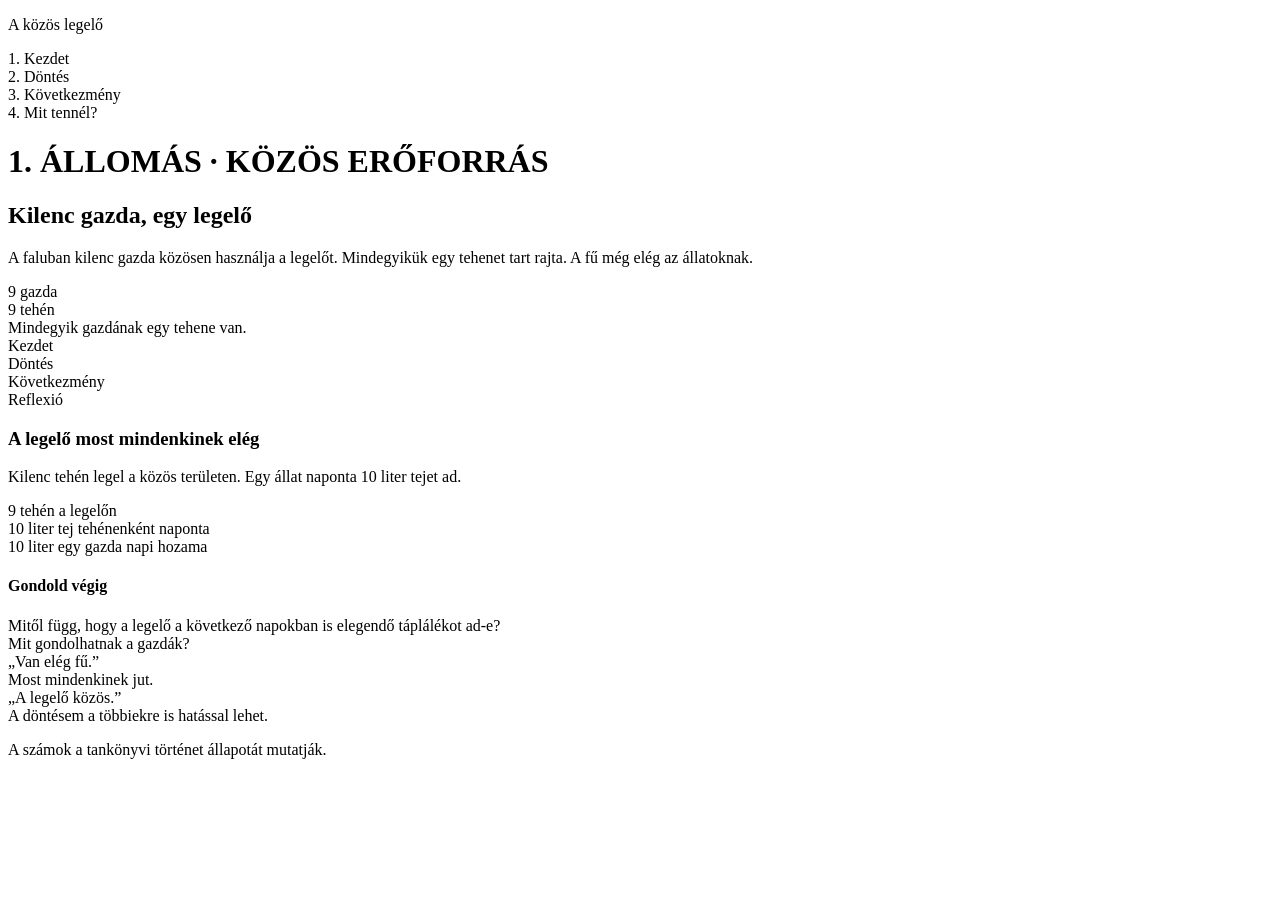
==== assets/index.html @ beb310d3 "bejezni a css" ====
<!DOCTYPE html>
<html lang="hu">
<head>
    <meta charset="UTF-8">
    <meta name="viewport" content="width=device-width, initial-scale=1.0">
    <title>A közös legelő</title>
    <link rel="stylesheet" href="style.css">
</head>
<body>
    <main>
        
        <nav class="felso-navigacio">
            <div class="logo">
                <p>A közös legelő</p>
            </div>
            <div class="lepesek">
                <div class="lepes aktiv">1. Kezdet</div>
                <div class="lepes">2. Döntés</div>
                <div class="lepes">3. Következmény</div>
                <div class="lepes">4. Mit tennél?</div>
            </div>
        </nav>

        
        <header class="fejlec">
            <div class="fejlec-bal">
                <h1>1. ÁLLOMÁS · KÖZÖS ERŐFORRÁS</h1>
                <h2>Kilenc gazda, egy legelő</h2>
                <p>A faluban kilenc gazda közösen használja a legelőt. Mindegyikük egy tehenet tart rajta. A fű még elég az állatoknak.</p>
            </div>
            <div class="fejlec-jobb">
                <div class="nagy">9 gazda</div>
                <div class="nagy">9 tehén</div>
                <div class="alcim">Mindegyik gazdának egy tehene van.</div>
            </div>
        </header>

    
        <nav class="fulkek">
            <div class="ful aktiv">Kezdet</div>
            <div class="ful">Döntés</div>
            <div class="ful">Következmény</div>
            <div class="ful">Reflexió</div>
        </nav>

        
        <div class="tartalom">
            <article>
                <h3>A legelő most mindenkinek elég</h3>
                <p>Kilenc tehén legel a közös területen. Egy állat naponta 10 liter tejet ad.</p>

              
                <div class="adatok">
                    <div class="adat">
                        <span class="ertek">9</span>
                        <span class="felirat">tehén a legelőn</span>
                    </div>
                    <div class="adat">
                        <span class="ertek">10 liter</span>
                        <span class="felirat">tej tehénenként naponta</span>
                    </div>
                    <div class="adat">
                        <span class="ertek">10 liter</span>
                        <span class="felirat">egy gazda napi hozama</span>
                    </div>
                </div>

                <div class="gondolkodj">
                    <h4>Gondold végig</h4> 
                    Mitől függ, hogy a legelő a következő napokban is elegendő táplálékot ad-e?
                </div>
            </article>

            <aside>
                <div class="oldalsav-cim">Mit gondolhatnak a gazdák?</div>

                <div class="gondolat">
                    <div class="idezet">„Van elég fű.”</div>
                    <div class="leiras">Most mindenkinek jut.</div>
                </div>

                <div class="gondolat">
                    <div class="idezet">„A legelő közös.”</div>
                    <div class="leiras">A döntésem a többiekre is hatással lehet.</div>
                </div>
            </aside>
        </div>
    

        
        <footer>
            <p class="megjegyzes">A számok a tankönyvi történet állapotát mutatják.</p>
           
        </footer>
    </main>
  </body>
</html>
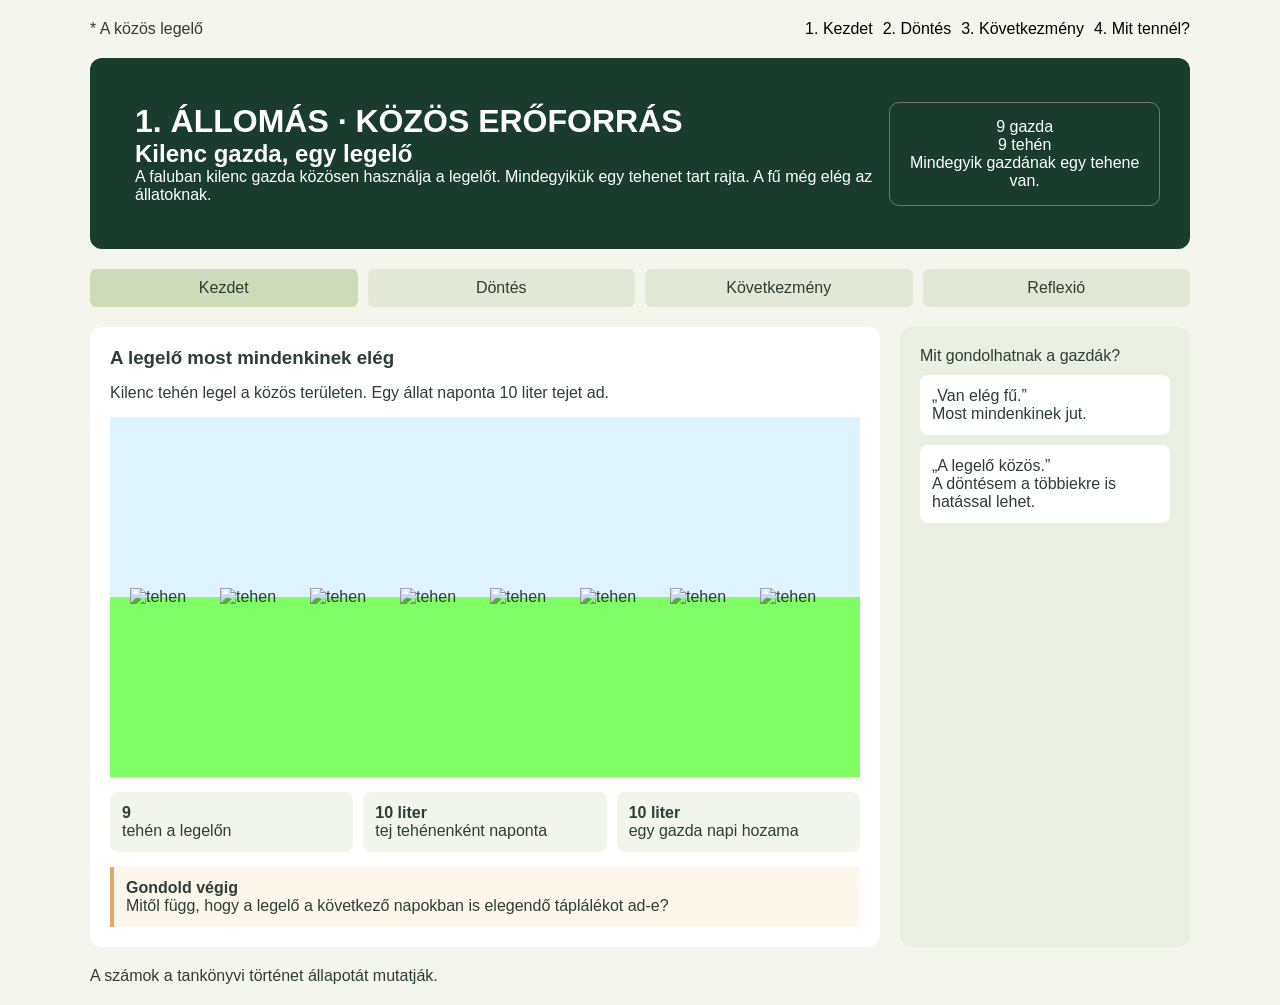
==== commit 5e2b6344: "mar majdnem kesz" ====
--- a/assets/index.html
+++ b/assets/index.html
@@ -3,7 +3,7 @@
 <head>
     <meta charset="UTF-8">
     <meta name="viewport" content="width=device-width, initial-scale=1.0">
-    <title>A közös legelő</title>
+    <title>Tóth Gergő</title>
     <link rel="stylesheet" href="style.css">
 </head>
 <body>
@@ -11,13 +11,16 @@
         
         <nav class="felso-navigacio">
             <div class="logo">
-                <p>A közös legelő</p>
+                <p> * A közös legelő</p>
             </div>
+
             <div class="lepesek">
-                <div class="lepes aktiv">1. Kezdet</div>
-                <div class="lepes">2. Döntés</div>
-                <div class="lepes">3. Következmény</div>
-                <div class="lepes">4. Mit tennél?</div>
+            <ul>
+                <li><a href="index.html">1. Kezdet</a></li>
+                <li><a href=""> 2. Döntés</a> </li>
+                <li><a href="">3. Következmény</a></li>
+                <li><a href="">4. Mit tennél?</a></li>
+            </ul>
             </div>
         </nav>
 
@@ -48,6 +51,17 @@
             <article>
                 <h3>A legelő most mindenkinek elég</h3>
                 <p>Kilenc tehén legel a közös területen. Egy állat naponta 10 liter tejet ad.</p>
+
+                <div class="soktehen">
+                    <img src="tehen.svg" alt="tehen">
+                    <img src="tehen.svg" alt="tehen">
+                    <img src="tehen.svg" alt="tehen">
+                    <img src="tehen.svg" alt="tehen">
+                    <img src="tehen.svg" alt="tehen">
+                    <img src="tehen.svg" alt="tehen">
+                    <img src="tehen.svg" alt="tehen">
+                    <img src="tehen.svg" alt="tehen">
+                </div>
 
               
                 <div class="adatok">
--- a/assets/style.css
+++ b/assets/style.css
@@ -0,0 +1,168 @@
+* {
+    box-sizing: border-box;
+    margin: 0;
+    padding: 0;
+    font-family: sans-serif;
+}
+
+body {
+    font-family: 'Franklin Gothic Medium', 'Arial Narrow', Arial, sans-serif;
+    background: #f4f6ed;
+    color: #2c3e35;
+    display: flex;
+    justify-content: center;
+    padding: 20px;
+}
+
+main {
+    width: 100%;
+    max-width: 1100px;
+    display: flex;
+    flex-direction: column;
+    gap: 20px;
+}
+
+
+.felso-navigacio {
+    display: flex;
+    justify-content: space-between;
+    align-items: center;
+}
+
+.lepesek {
+    display: flex;
+    gap: 10px;
+    
+}
+.lepesek ul {
+    display: flex;
+    list-style: none;
+    gap: 10px;
+    text-align: center;
+}
+.lepesek ul li a {
+    color: rgb(0, 0, 0);
+    text-decoration: none;
+    
+}
+
+.fejlec {
+    background: #1a3c2f;
+    color: #fff;
+    border-radius: 12px;
+    padding: 30px;
+    display: flex;
+    justify-content: space-between;
+    align-items: center;
+}
+
+.fejlec-bal{
+    padding: 15px;
+    text-align: left;
+
+
+}
+
+.fejlec-jobb {
+    border: 1px solid #ffffff55;
+    border-radius: 10px;
+    padding: 15px;
+    text-align: center;
+}
+
+
+.fulkek {
+    display: flex;
+    gap: 10px;
+}
+
+.ful {
+    flex: 1;
+    text-align: center;
+    padding: 10px;
+    background: #e2e8d5;
+    border-radius: 6px;
+}
+
+.ful.aktiv {
+    background: #cddbba;
+}
+
+
+.tartalom {
+    display: flex;
+    gap: 20px;
+}
+
+article {
+    flex: 3;
+    background: #fff;
+    border-radius: 12px;
+    padding: 20px;
+    display: flex;
+    flex-direction: column;
+    gap: 15px;
+}
+
+
+.adatok {
+    display: flex;
+    gap: 10px;
+}
+
+.adat {
+    flex: 1;
+    background: #f1f5eb;
+    padding: 12px;
+    border-radius: 8px;
+    display: flex;
+    flex-direction: column;
+}
+
+.ertek {
+    font-weight: bold;
+}
+
+
+.soktehen {
+  display: flex;
+  justify-content: center; /* Vízszintes középre igazítás */
+  align-items: center;     /* Függőleges középre igazítás */
+  flex-wrap: wrap;         /* Sorok törése */
+  /* Felső fele kék, alsó fele zöld */
+  background: linear-gradient(to bottom, #def2ff 50%, #7fff65 50%);
+
+  
+  align-content: center;   /* <-- EZ A MEGOLDÁS: Összehúzza a sorokat középre */
+  gap: 10px;               /* Így pontosan szabályozhatod a sorközöket és képtávolságokat */
+  
+  min-height: 40vh;
+}
+
+.soktehen img {
+  width: 80px;
+  height: auto;
+}
+
+.gondolkodj {
+    background: #fcf6eb;
+    border-left: 4px solid #e0a96d;
+    padding: 12px;
+}
+
+
+aside {
+    flex: 1;
+    background: #e9f0e1;
+    border-radius: 12px;
+    padding: 20px;
+    display: flex;
+    flex-direction: column;
+    gap: 10px;
+}
+
+.gondolat {
+    background: #fff;
+    padding: 12px;
+    border-radius: 8px;
+}
